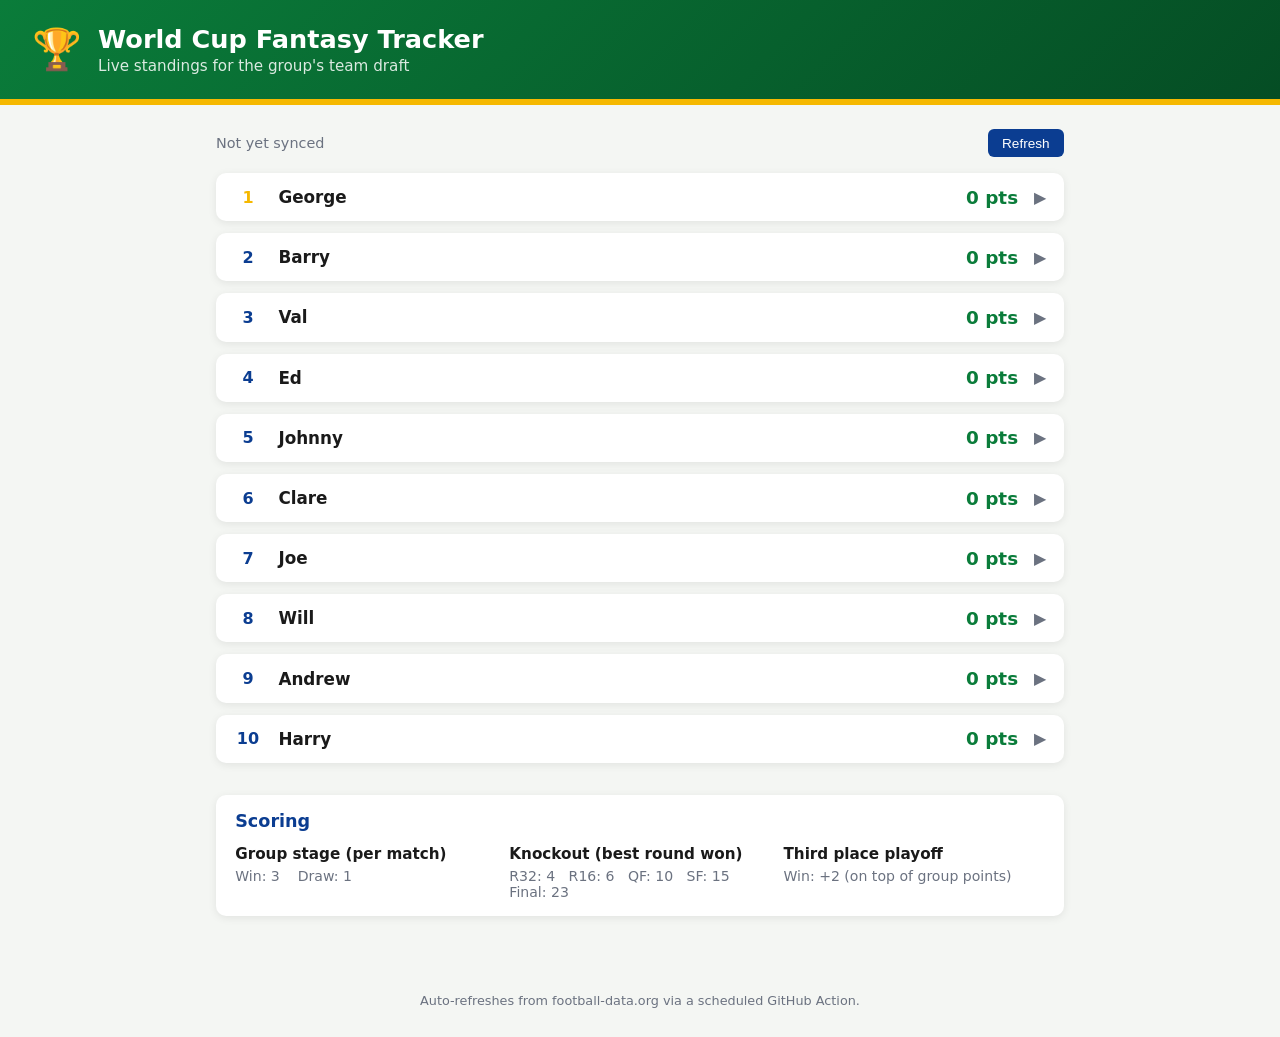
==== index.html @ 16922983 "Add World Cup fantasy scoring tracker Static leaderboard page that tracks 10 players' drafted World " ====
<!DOCTYPE html>
<html lang="en">
<head>
  <meta charset="UTF-8" />
  <meta name="viewport" content="width=device-width, initial-scale=1.0" />
  <title>World Cup Fantasy Tracker</title>
  <link rel="stylesheet" href="style.css" />
</head>
<body>
  <header class="site-header">
    <div class="trophy" aria-hidden="true">🏆</div>
    <div>
      <h1>World Cup Fantasy Tracker</h1>
      <p class="subtitle">Live standings for the group's team draft</p>
    </div>
  </header>

  <main>
    <section class="status-bar">
      <span id="last-updated">Loading standings…</span>
      <button id="refresh-btn" type="button">Refresh</button>
    </section>

    <section id="leaderboard" aria-label="Player leaderboard"></section>

    <section class="rules">
      <h2>Scoring</h2>
      <div class="rules-grid">
        <div>
          <h3>Group stage (per match)</h3>
          <p>Win: 3 &nbsp;&nbsp; Draw: 1</p>
        </div>
        <div>
          <h3>Knockout (best round won)</h3>
          <p>R32: 4 &nbsp; R16: 6 &nbsp; QF: 10 &nbsp; SF: 15 &nbsp; Final: 23</p>
        </div>
        <div>
          <h3>Third place playoff</h3>
          <p>Win: +2 (on top of group points)</p>
        </div>
      </div>
    </section>
  </main>

  <footer>
    <p>Auto-refreshes from football-data.org via a scheduled GitHub Action.</p>
  </footer>

  <script src="app.js"></script>
</body>
</html>
---- style.css ----
:root {
  --green: #0a7c3a;
  --green-dark: #054d24;
  --gold: #f5b800;
  --blue: #0b3d91;
  --bg: #f4f6f3;
  --card-bg: #ffffff;
  --text: #1a1a1a;
  --muted: #6b7280;
  --shadow: 0 2px 8px rgba(0, 0, 0, 0.08);
}

* {
  box-sizing: border-box;
}

body {
  margin: 0;
  font-family: "Segoe UI", system-ui, -apple-system, sans-serif;
  background: var(--bg);
  color: var(--text);
}

.site-header {
  background: linear-gradient(135deg, var(--green) 0%, var(--green-dark) 100%);
  color: white;
  padding: 1.5rem 2rem;
  display: flex;
  align-items: center;
  gap: 1rem;
  border-bottom: 6px solid var(--gold);
}

.site-header h1 {
  margin: 0;
  font-size: 1.6rem;
}

.subtitle {
  margin: 0.2rem 0 0;
  opacity: 0.85;
  font-size: 0.95rem;
}

.trophy {
  font-size: 2.5rem;
}

main {
  max-width: 880px;
  margin: 0 auto;
  padding: 1.5rem 1rem 3rem;
}

.status-bar {
  display: flex;
  align-items: center;
  justify-content: space-between;
  margin-bottom: 1rem;
  font-size: 0.9rem;
  color: var(--muted);
}

#refresh-btn {
  background: var(--blue);
  color: white;
  border: none;
  border-radius: 6px;
  padding: 0.4rem 0.9rem;
  cursor: pointer;
  font-size: 0.85rem;
  transition: background 0.2s ease;
}

#refresh-btn:hover {
  background: #082c6b;
}

.player-card {
  background: var(--card-bg);
  border-radius: 10px;
  box-shadow: var(--shadow);
  margin-bottom: 0.75rem;
  overflow: hidden;
  transition: transform 0.15s ease, box-shadow 0.15s ease;
}

.player-card:hover {
  transform: translateY(-2px);
  box-shadow: 0 4px 14px rgba(0, 0, 0, 0.12);
}

.player-row {
  display: flex;
  align-items: center;
  gap: 1rem;
  padding: 0.85rem 1.1rem;
  cursor: pointer;
  user-select: none;
}

.rank {
  font-weight: 700;
  color: var(--blue);
  width: 1.8rem;
  text-align: center;
  flex-shrink: 0;
}

.rank.gold { color: var(--gold); }

.player-name {
  flex: 1;
  font-weight: 600;
  font-size: 1.05rem;
}

.player-total {
  font-weight: 700;
  font-size: 1.15rem;
  color: var(--green);
}

.chevron {
  color: var(--muted);
  transition: transform 0.2s ease;
}

.player-card.open .chevron {
  transform: rotate(90deg);
}

.team-breakdown {
  display: none;
  border-top: 1px solid #eee;
  padding: 0.5rem 1.1rem 0.9rem;
}

.player-card.open .team-breakdown {
  display: block;
}

.team-row {
  display: flex;
  justify-content: space-between;
  padding: 0.35rem 0;
  font-size: 0.92rem;
  border-bottom: 1px dashed #eee;
}

.team-row:last-child {
  border-bottom: none;
}

.team-points {
  color: var(--muted);
}

.rules {
  margin-top: 2rem;
  background: var(--card-bg);
  border-radius: 10px;
  box-shadow: var(--shadow);
  padding: 1rem 1.2rem;
}

.rules h2 {
  margin-top: 0;
  font-size: 1.1rem;
  color: var(--blue);
}

.rules-grid {
  display: grid;
  grid-template-columns: repeat(auto-fit, minmax(180px, 1fr));
  gap: 0.8rem;
}

.rules-grid h3 {
  margin: 0 0 0.3rem;
  font-size: 0.95rem;
}

.rules-grid p {
  margin: 0;
  color: var(--muted);
  font-size: 0.88rem;
}

footer {
  text-align: center;
  color: var(--muted);
  font-size: 0.8rem;
  padding: 1rem;
}

.empty-state {
  text-align: center;
  color: var(--muted);
  padding: 2rem 1rem;
}
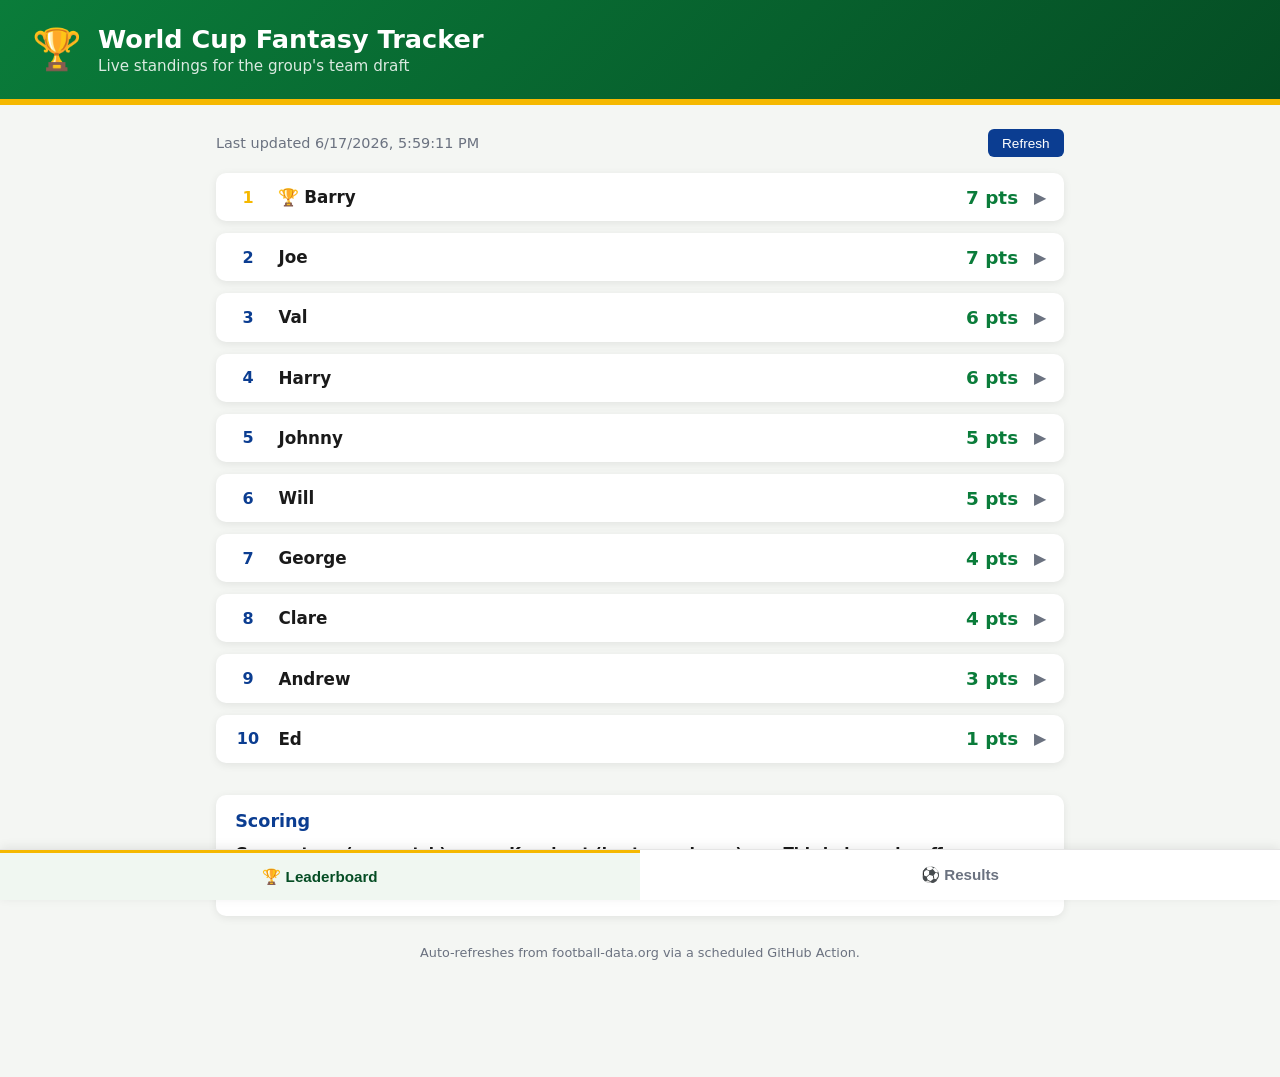
==== commit 4a3d6955: "Add tabbed UI with Leaderboard and Results views Leaderboard tab now marks the top player with a tro" ====
--- a/index.html
+++ b/index.html
@@ -21,30 +21,41 @@
       <button id="refresh-btn" type="button">Refresh</button>
     </section>
 
-    <section id="leaderboard" aria-label="Player leaderboard"></section>
+    <section id="leaderboard-panel" class="tab-panel">
+      <div id="leaderboard" aria-label="Player leaderboard"></div>
 
-    <section class="rules">
-      <h2>Scoring</h2>
-      <div class="rules-grid">
-        <div>
-          <h3>Group stage (per match)</h3>
-          <p>Win: 3 &nbsp;&nbsp; Draw: 1</p>
+      <section class="rules">
+        <h2>Scoring</h2>
+        <div class="rules-grid">
+          <div>
+            <h3>Group stage (per match)</h3>
+            <p>Win: 3 &nbsp;&nbsp; Draw: 1</p>
+          </div>
+          <div>
+            <h3>Knockout (best round won)</h3>
+            <p>R32: 4 &nbsp; R16: 6 &nbsp; QF: 10 &nbsp; SF: 15 &nbsp; Final: 23</p>
+          </div>
+          <div>
+            <h3>Third place playoff</h3>
+            <p>Win: +2 (on top of group points)</p>
+          </div>
         </div>
-        <div>
-          <h3>Knockout (best round won)</h3>
-          <p>R32: 4 &nbsp; R16: 6 &nbsp; QF: 10 &nbsp; SF: 15 &nbsp; Final: 23</p>
-        </div>
-        <div>
-          <h3>Third place playoff</h3>
-          <p>Win: +2 (on top of group points)</p>
-        </div>
-      </div>
+      </section>
     </section>
+
+    <section id="results-panel" class="tab-panel" hidden>
+      <div id="results" aria-label="Match results"></div>
+    </section>
+
+    <footer>
+      <p>Auto-refreshes from football-data.org via a scheduled GitHub Action.</p>
+    </footer>
   </main>
 
-  <footer>
-    <p>Auto-refreshes from football-data.org via a scheduled GitHub Action.</p>
-  </footer>
+  <nav class="tab-bar">
+    <button type="button" class="tab-btn active" data-tab="leaderboard-panel">🏆 Leaderboard</button>
+    <button type="button" class="tab-btn" data-tab="results-panel">⚽ Results</button>
+  </nav>
 
   <script src="app.js"></script>
 </body>
--- a/style.css
+++ b/style.css
@@ -49,7 +49,37 @@
 main {
   max-width: 880px;
   margin: 0 auto;
-  padding: 1.5rem 1rem 3rem;
+  padding: 1.5rem 1rem 5.5rem;
+}
+
+.tab-bar {
+  position: fixed;
+  bottom: 0;
+  left: 0;
+  right: 0;
+  display: flex;
+  background: white;
+  border-top: 1px solid #e5e5e5;
+  box-shadow: 0 -2px 10px rgba(0, 0, 0, 0.08);
+  z-index: 10;
+}
+
+.tab-btn {
+  flex: 1;
+  border: none;
+  background: none;
+  padding: 0.9rem 0.5rem;
+  font-size: 0.95rem;
+  font-weight: 600;
+  color: var(--muted);
+  cursor: pointer;
+  transition: color 0.15s ease, background 0.15s ease;
+}
+
+.tab-btn.active {
+  color: var(--green-dark);
+  background: #f0f7f1;
+  border-top: 3px solid var(--gold);
 }
 
 .status-bar {
@@ -115,6 +145,10 @@
   font-size: 1.05rem;
 }
 
+.leader-trophy {
+  margin-right: 0.3rem;
+}
+
 .player-total {
   font-weight: 700;
   font-size: 1.15rem;
@@ -187,6 +221,50 @@
   font-size: 0.88rem;
 }
 
+.result-row {
+  background: var(--card-bg);
+  border-radius: 10px;
+  box-shadow: var(--shadow);
+  padding: 0.8rem 1.1rem;
+  margin-bottom: 0.6rem;
+  display: flex;
+  align-items: center;
+  gap: 0.8rem;
+}
+
+.result-stage {
+  font-size: 0.72rem;
+  font-weight: 700;
+  text-transform: uppercase;
+  color: var(--blue);
+  width: 4.5rem;
+  flex-shrink: 0;
+}
+
+.result-teams {
+  flex: 1;
+  font-weight: 600;
+  font-size: 0.95rem;
+}
+
+.result-score {
+  font-weight: 700;
+  font-size: 1rem;
+  color: var(--green);
+  white-space: nowrap;
+}
+
+.result-status {
+  font-size: 0.78rem;
+  color: var(--muted);
+  white-space: nowrap;
+}
+
+.result-status.live {
+  color: #c0392b;
+  font-weight: 700;
+}
+
 footer {
   text-align: center;
   color: var(--muted);
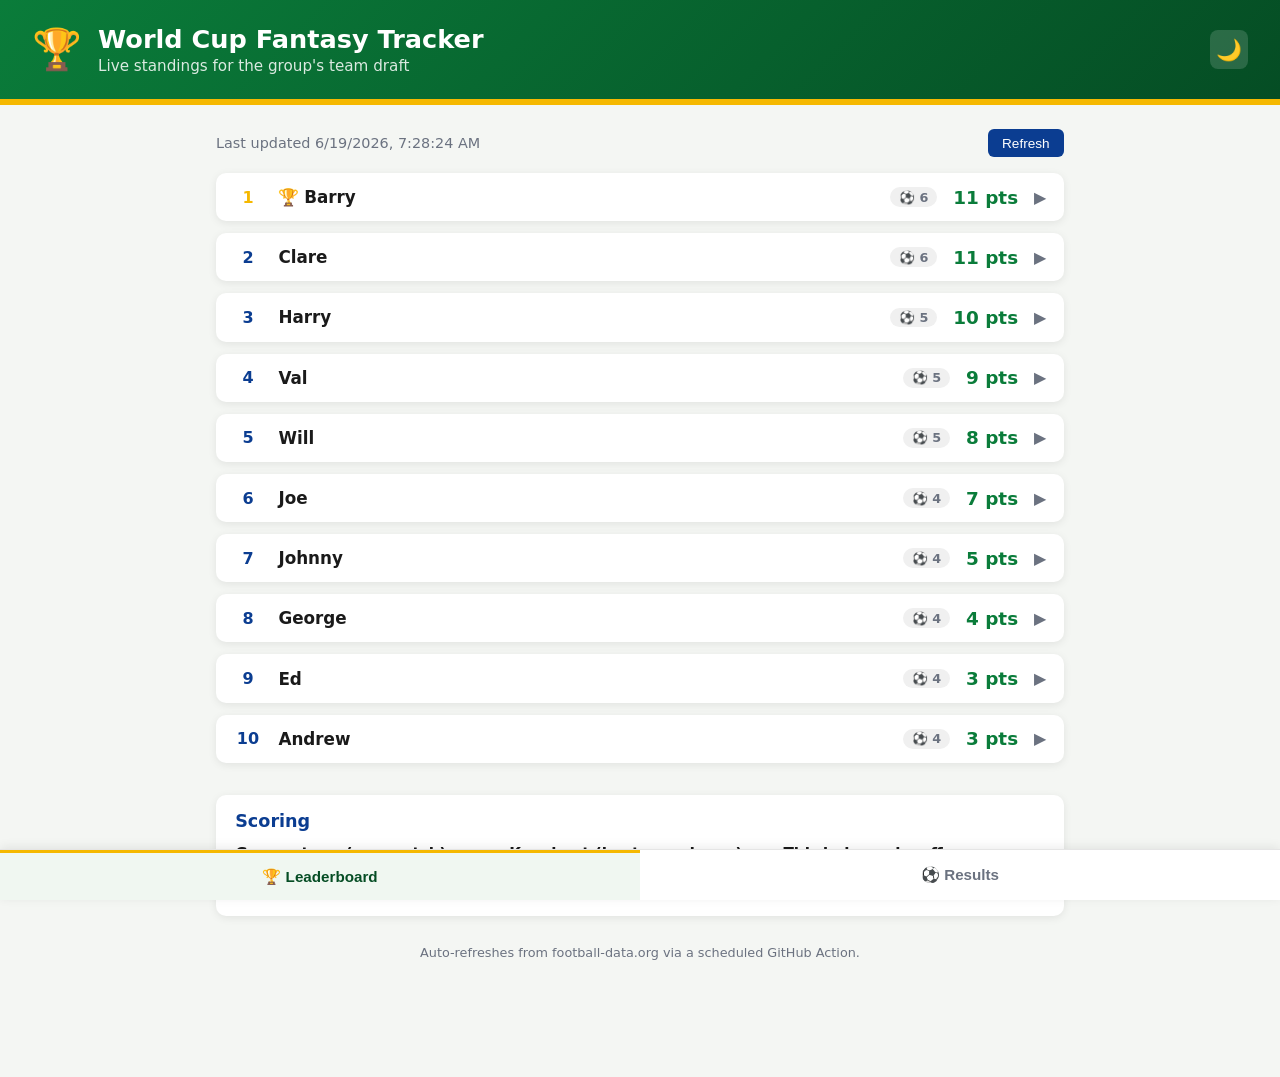
==== commit f4765049: "Add dark mode toggle Adds a [data-theme="dark"] palette mirroring every existing CSS variable, plus " ====
--- a/index.html
+++ b/index.html
@@ -13,6 +13,7 @@
       <h1>World Cup Fantasy Tracker</h1>
       <p class="subtitle">Live standings for the group's team draft</p>
     </div>
+    <button id="theme-toggle" type="button" aria-label="Toggle dark mode">🌙</button>
   </header>
 
   <main>
--- a/style.css
+++ b/style.css
@@ -8,6 +8,24 @@
   --text: #1a1a1a;
   --muted: #6b7280;
   --shadow: 0 2px 8px rgba(0, 0, 0, 0.08);
+  --border: #eeeeee;
+  --tab-bar-bg: #ffffff;
+  --tab-bar-border: #e5e5e5;
+  --tab-active-bg: #f0f7f1;
+  --badge-bg: #f0f0f0;
+}
+
+[data-theme="dark"] {
+  --bg: #14181a;
+  --card-bg: #1f2528;
+  --text: #e8eaeb;
+  --muted: #9aa3a8;
+  --shadow: 0 2px 8px rgba(0, 0, 0, 0.4);
+  --border: #2d3437;
+  --tab-bar-bg: #1f2528;
+  --tab-bar-border: #2d3437;
+  --tab-active-bg: #1a2e22;
+  --badge-bg: #2d3437;
 }
 
 * {
@@ -46,6 +64,24 @@
   font-size: 2.5rem;
 }
 
+#theme-toggle {
+  margin-left: auto;
+  background: rgba(255, 255, 255, 0.15);
+  border: none;
+  border-radius: 8px;
+  color: white;
+  font-size: 1.3rem;
+  width: 2.4rem;
+  height: 2.4rem;
+  cursor: pointer;
+  flex-shrink: 0;
+  transition: background 0.2s ease;
+}
+
+#theme-toggle:hover {
+  background: rgba(255, 255, 255, 0.28);
+}
+
 main {
   max-width: 880px;
   margin: 0 auto;
@@ -58,8 +94,8 @@
   left: 0;
   right: 0;
   display: flex;
-  background: white;
-  border-top: 1px solid #e5e5e5;
+  background: var(--tab-bar-bg);
+  border-top: 1px solid var(--tab-bar-border);
   box-shadow: 0 -2px 10px rgba(0, 0, 0, 0.08);
   z-index: 10;
 }
@@ -78,7 +114,7 @@
 
 .tab-btn.active {
   color: var(--green-dark);
-  background: #f0f7f1;
+  background: var(--tab-active-bg);
   border-top: 3px solid var(--gold);
 }
 
@@ -149,6 +185,29 @@
   margin-right: 0.3rem;
 }
 
+.rank-change {
+  margin-left: 0.4rem;
+  font-size: 0.8rem;
+}
+
+.rank-change.up {
+  color: var(--green);
+}
+
+.rank-change.down {
+  color: #c0392b;
+}
+
+.games-badge {
+  font-size: 0.8rem;
+  font-weight: 600;
+  color: var(--muted);
+  background: var(--badge-bg);
+  border-radius: 999px;
+  padding: 0.15rem 0.55rem;
+  flex-shrink: 0;
+}
+
 .player-total {
   font-weight: 700;
   font-size: 1.15rem;
@@ -166,7 +225,7 @@
 
 .team-breakdown {
   display: none;
-  border-top: 1px solid #eee;
+  border-top: 1px solid var(--border);
   padding: 0.5rem 1.1rem 0.9rem;
 }
 
@@ -179,7 +238,7 @@
   justify-content: space-between;
   padding: 0.35rem 0;
   font-size: 0.92rem;
-  border-bottom: 1px dashed #eee;
+  border-bottom: 1px dashed var(--border);
 }
 
 .team-row:last-child {
@@ -188,6 +247,12 @@
 
 .team-points {
   color: var(--muted);
+}
+
+.team-games {
+  color: var(--muted);
+  font-weight: 400;
+  font-size: 0.85rem;
 }
 
 .rules {
@@ -221,6 +286,19 @@
   font-size: 0.88rem;
 }
 
+.results-section-heading {
+  margin: 1.2rem 0 0.6rem;
+  font-size: 0.95rem;
+  font-weight: 700;
+  color: var(--blue);
+  text-transform: uppercase;
+  letter-spacing: 0.03em;
+}
+
+.results-section-heading:first-child {
+  margin-top: 0;
+}
+
 .result-row {
   background: var(--card-bg);
   border-radius: 10px;
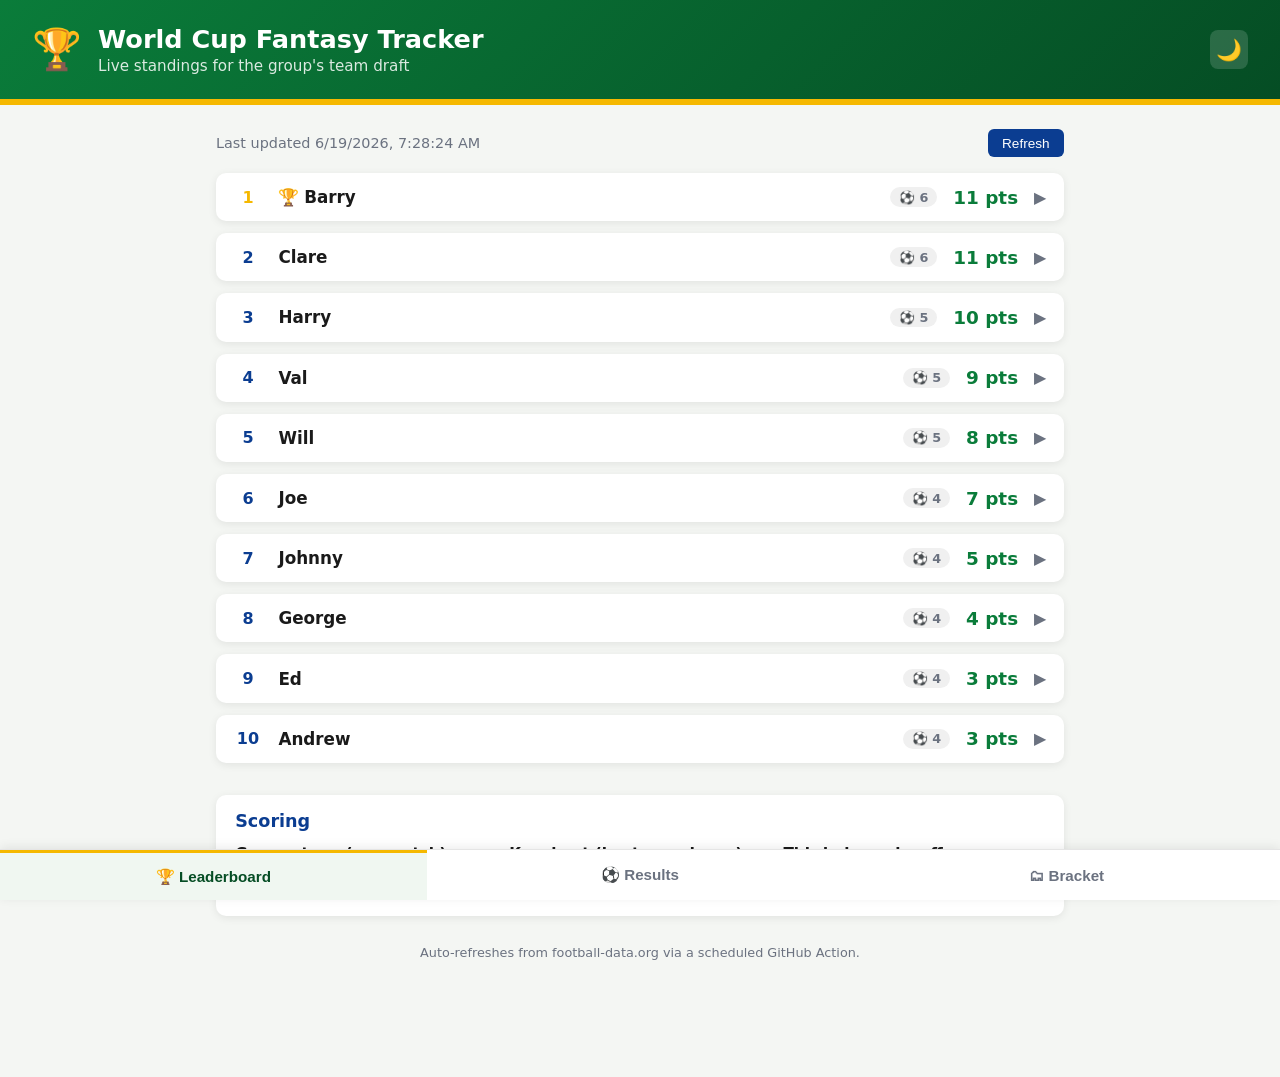
==== commit 407837ee: "Add knockout bracket tab Adds a third tab that groups knockout-stage matches (R32 through Final plus" ====
--- a/index.html
+++ b/index.html
@@ -48,6 +48,10 @@
       <div id="results" aria-label="Match results"></div>
     </section>
 
+    <section id="bracket-panel" class="tab-panel" hidden>
+      <div id="bracket" aria-label="Knockout bracket"></div>
+    </section>
+
     <footer>
       <p>Auto-refreshes from football-data.org via a scheduled GitHub Action.</p>
     </footer>
@@ -56,6 +60,7 @@
   <nav class="tab-bar">
     <button type="button" class="tab-btn active" data-tab="leaderboard-panel">🏆 Leaderboard</button>
     <button type="button" class="tab-btn" data-tab="results-panel">⚽ Results</button>
+    <button type="button" class="tab-btn" data-tab="bracket-panel">🗂 Bracket</button>
   </nav>
 
   <script src="app.js"></script>
--- a/style.css
+++ b/style.css
@@ -355,3 +355,48 @@
   color: var(--muted);
   padding: 2rem 1rem;
 }
+
+.bracket-columns {
+  display: flex;
+  gap: 1rem;
+  overflow-x: auto;
+  padding-bottom: 0.5rem;
+}
+
+.bracket-column {
+  flex: 0 0 200px;
+}
+
+.bracket-stage-label {
+  margin: 0 0 0.6rem;
+  font-size: 0.85rem;
+  font-weight: 700;
+  color: var(--blue);
+  text-transform: uppercase;
+  letter-spacing: 0.03em;
+}
+
+.bracket-match {
+  background: var(--card-bg);
+  border-radius: 10px;
+  box-shadow: var(--shadow);
+  padding: 0.6rem 0.8rem;
+  margin-bottom: 0.6rem;
+}
+
+.bracket-team {
+  font-size: 0.85rem;
+  padding: 0.15rem 0;
+}
+
+.bracket-team.winner {
+  font-weight: 700;
+  color: var(--green-dark);
+}
+
+.bracket-score {
+  font-size: 0.78rem;
+  color: var(--muted);
+  text-align: center;
+  padding: 0.1rem 0;
+}
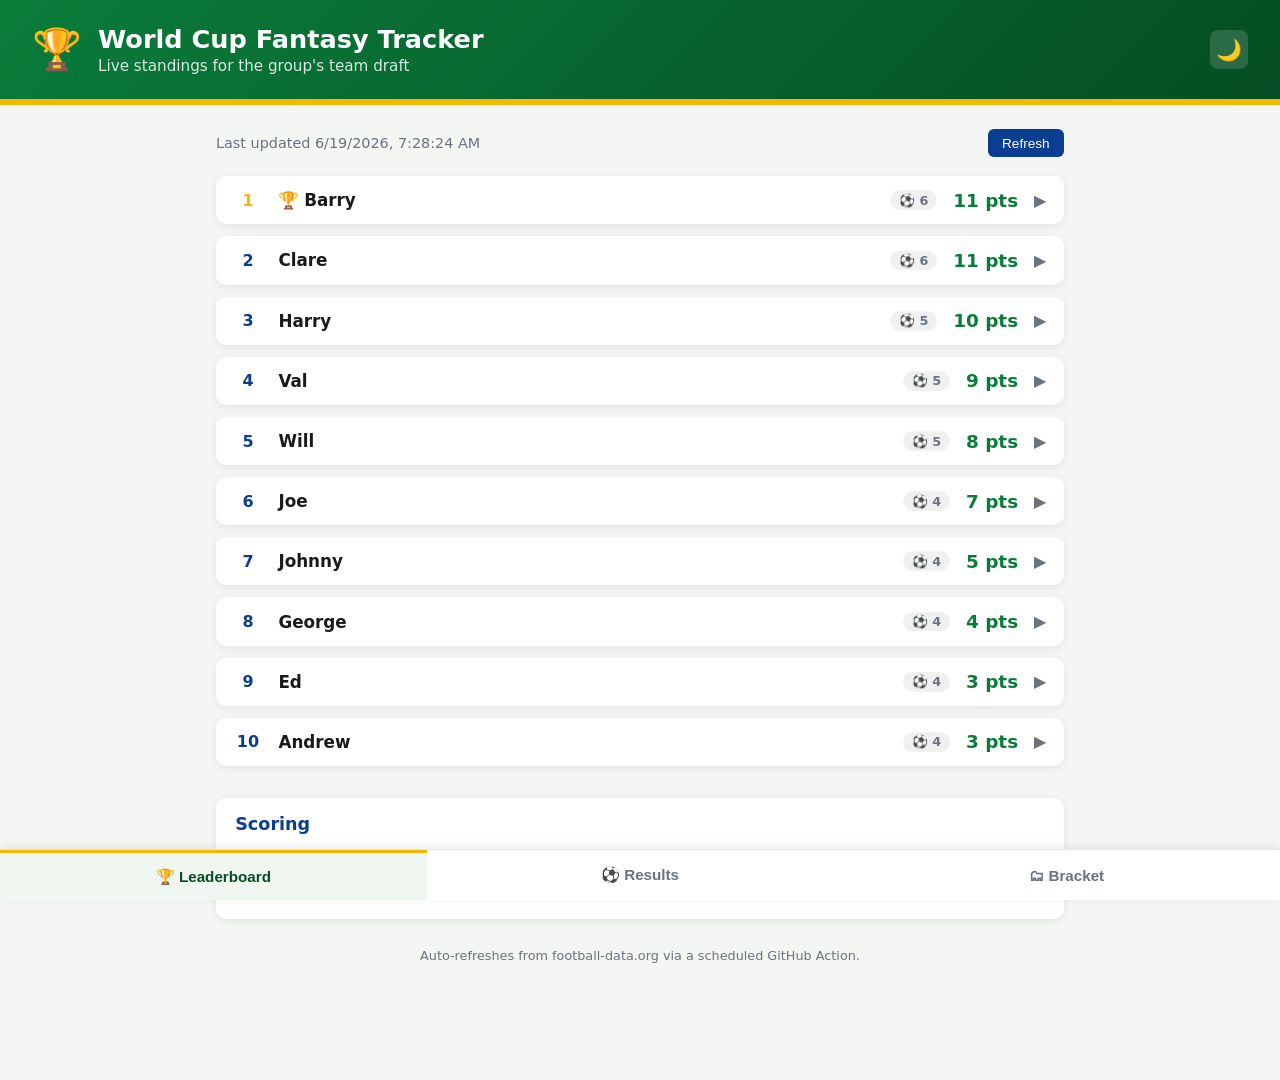
==== commit 85d03c9b: "Add tournament progress timeline scripts/fetch-scores.mjs now also computes a per-stage summary (tot" ====
--- a/index.html
+++ b/index.html
@@ -22,6 +22,8 @@
       <button id="refresh-btn" type="button">Refresh</button>
     </section>
 
+    <section id="timeline" class="tournament-timeline" aria-label="Tournament progress"></section>
+
     <section id="leaderboard-panel" class="tab-panel">
       <div id="leaderboard" aria-label="Player leaderboard"></div>
 
@@ -45,6 +47,13 @@
     </section>
 
     <section id="results-panel" class="tab-panel" hidden>
+      <input
+        type="search"
+        id="results-search"
+        class="results-search"
+        placeholder="Filter by team…"
+        aria-label="Filter match results by team"
+      />
       <div id="results" aria-label="Match results"></div>
     </section>
 
--- a/style.css
+++ b/style.css
@@ -286,6 +286,91 @@
   font-size: 0.88rem;
 }
 
+.tournament-timeline {
+  margin-bottom: 1.2rem;
+}
+
+.timeline-track {
+  display: flex;
+  align-items: flex-start;
+  justify-content: space-between;
+  background: var(--card-bg);
+  border-radius: 10px;
+  box-shadow: var(--shadow);
+  padding: 1rem 0.8rem 0.8rem;
+  overflow-x: auto;
+}
+
+.timeline-milestone {
+  flex: 1;
+  min-width: 4.5rem;
+  text-align: center;
+  position: relative;
+}
+
+.timeline-milestone:not(:last-child)::after {
+  content: "";
+  position: absolute;
+  top: 0.55rem;
+  left: 50%;
+  width: 100%;
+  height: 2px;
+  background: var(--border);
+  z-index: 0;
+}
+
+.timeline-milestone.complete:not(:last-child)::after {
+  background: var(--green);
+}
+
+.timeline-dot {
+  position: relative;
+  z-index: 1;
+  display: inline-flex;
+  align-items: center;
+  justify-content: center;
+  width: 1.1rem;
+  height: 1.1rem;
+  border-radius: 50%;
+  background: var(--border);
+  color: white;
+  font-size: 0.7rem;
+  font-weight: 700;
+}
+
+.timeline-milestone.complete .timeline-dot {
+  background: var(--green);
+}
+
+.timeline-milestone.current .timeline-dot {
+  background: var(--gold);
+  box-shadow: 0 0 0 3px rgba(245, 184, 0, 0.3);
+}
+
+.timeline-label {
+  display: block;
+  margin-top: 0.4rem;
+  font-size: 0.72rem;
+  color: var(--muted);
+}
+
+.timeline-milestone.current .timeline-label {
+  color: var(--text);
+  font-weight: 700;
+}
+
+.results-search {
+  display: block;
+  width: 100%;
+  margin-bottom: 1rem;
+  padding: 0.5rem 0.8rem;
+  font-size: 0.9rem;
+  border: 1px solid var(--border);
+  border-radius: 6px;
+  background: var(--card-bg);
+  color: var(--text);
+}
+
 .results-section-heading {
   margin: 1.2rem 0 0.6rem;
   font-size: 0.95rem;
